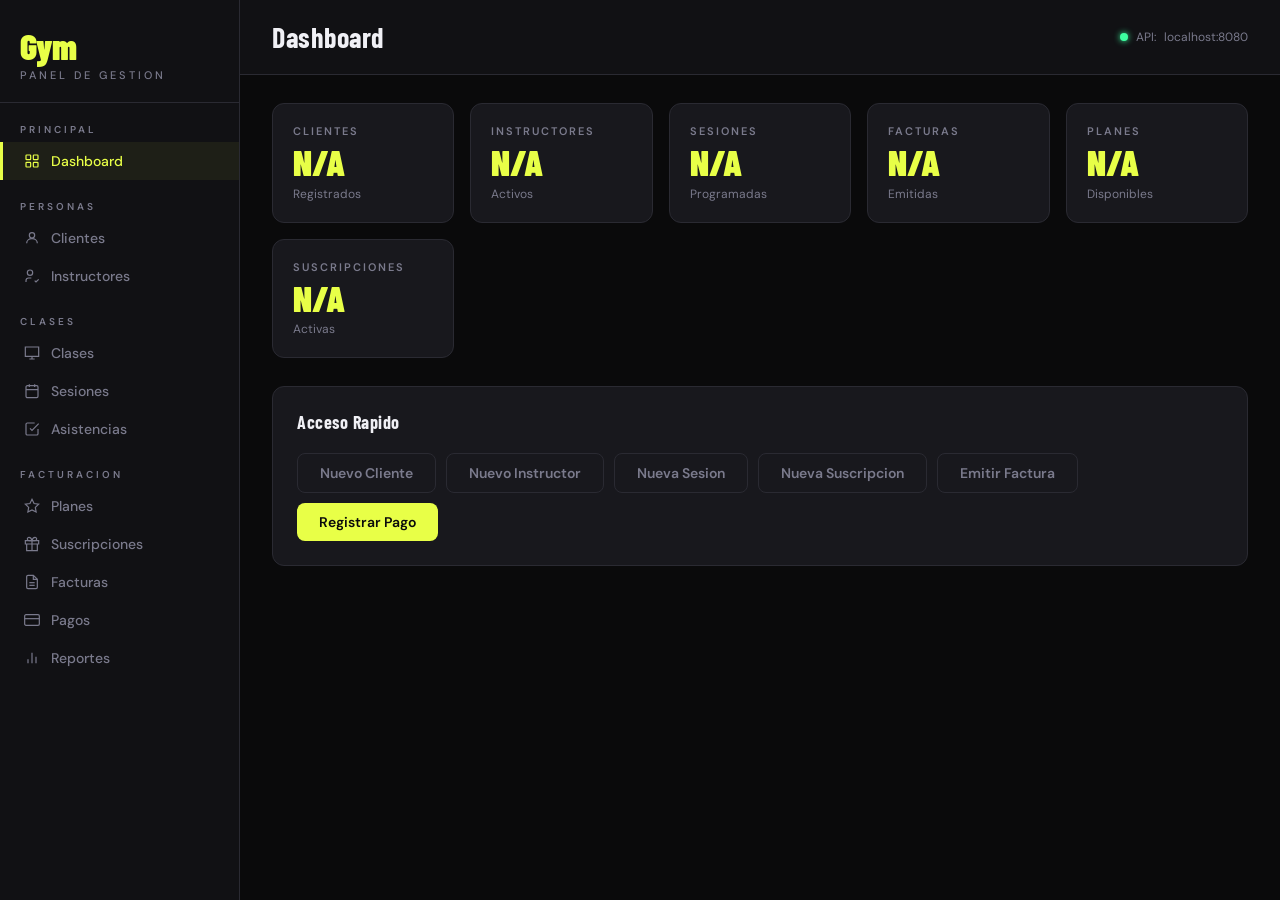
==== gym-web/index.html @ 4c7df4ea "Se une back y front, se actualizan clases y se une con la base de datos" ====
<!DOCTYPE html>
  <html lang="es">
  <head>
    <meta charset="UTF-8" />
    <meta name="viewport" content="width=device-width, initial-scale=1.0"/>
    <title>Gym — Panel de Gestion</title>
    <link href="https://fonts.googleapis.com/css2?family=Barlow+Condensed:wght@400;600;700;900&family=DM+Sans:wght@300;400;500;600&display=swap" rel="stylesheet"/>
    <link rel="stylesheet" href="styles.css"/>
  </head>
  <body>

  <div id="app">

    <!-- ══ SIDEBAR ══════════════════════════════════════════════════════ -->
    <nav id="sidebar">
      <div class="sidebar-logo">
        <div class="logo-word">Gym</div>
        <div class="logo-sub">Panel de Gestion</div>
      </div>

      <div class="nav-group-label">Principal</div>
      <div class="nav-item active" data-view="dashboard">
        <div class="nav-icon">
          <svg viewBox="0 0 24 24"><rect x="3" y="3" width="7" height="7" rx="1"/><rect x="14" y="3" width="7" height="7" rx="1"/><rect x="3" y="14" width="7" height="7" rx="1"/><rect x="14" y="14" width="7" height="7" rx="1"/></svg>
        </div>
        Dashboard
      </div>

      <div class="nav-group-label">Personas</div>
      <div class="nav-item" data-view="clientes">
        <div class="nav-icon">
          <svg viewBox="0 0 24 24"><circle cx="12" cy="8" r="4"/><path d="M4 20c0-4 3.6-7 8-7s8 3 8 7"/></svg>
        </div>
        Clientes
      </div>
      <div class="nav-item" data-view="instructores">
        <div class="nav-icon">
          <svg viewBox="0 0 24 24"><circle cx="9" cy="7" r="4"/><path d="M3 21v-2a4 4 0 0 1 4-4h4"/><path d="M16 19l2 2 4-4"/></svg>
        </div>
        Instructores
      </div>

      <div class="nav-group-label">Clases</div>
      <div class="nav-item" data-view="clases">
        <div class="nav-icon">
          <svg viewBox="0 0 24 24"><path d="M2 3h20v14H2z"/><path d="M8 21h8M12 17v4"/></svg>
        </div>
        Clases
      </div>
      <div class="nav-item" data-view="sesiones">
        <div class="nav-icon">
          <svg viewBox="0 0 24 24"><rect x="3" y="4" width="18" height="18" rx="2"/><path d="M16 2v4M8 2v4M3 10h18"/></svg>
        </div>
        Sesiones
      </div>
      <div class="nav-item" data-view="asistencias">
        <div class="nav-icon">
          <svg viewBox="0 0 24 24"><path d="M9 11l3 3L22 4"/><path d="M21 12v7a2 2 0 0 1-2 2H5a2 2 0 0 1-2-2V5a2 2 0 0 1 2-2h11"/></svg>
        </div>
        Asistencias
      </div>

      <div class="nav-group-label">Facturacion</div>
      <div class="nav-item" data-view="planes">
        <div class="nav-icon">
          <svg viewBox="0 0 24 24"><path d="M12 2l3.09 6.26L22 9.27l-5 4.87 1.18 6.88L12 17.77l-6.18 3.25L7 14.14 2 9.27l6.91-1.01L12 2z"/></svg>
        </div>
        Planes
      </div>
      <div class="nav-item" data-view="suscripciones">
        <div class="nav-icon">
          <svg viewBox="0 0 24 24"><path d="M20 12V22H4V12"/><path d="M22 7H2v5h20V7z"/><path d="M12 22V7M12 7H7.5a2.5 2.5 0 0 1 0-5C11 2 12 7 12 7zM12 7h4.5a2.5 2.5 0 0 0 0-5C13 2 12 7 12 7z"/></svg>
        </div>
        Suscripciones
      </div>
      <div class="nav-item" data-view="facturas">
        <div class="nav-icon">
          <svg viewBox="0 0 24 24"><path d="M14 2H6a2 2 0 0 0-2 2v16a2 2 0 0 0 2 2h12a2 2 0 0 0 2-2V8z"/><polyline points="14 2 14 8 20 8"/><line x1="16" y1="13" x2="8" y2="13"/><line x1="16" y1="17" x2="8" y2="17"/></svg>
        </div>
        Facturas
      </div>
      <div class="nav-item" data-view="pagos">
        <div class="nav-icon">
          <svg viewBox="0 0 24 24"><rect x="1" y="4" width="22" height="16" rx="2"/><line x1="1" y1="10" x2="23" y2="10"/></svg>
        </div>
        Pagos
      </div>
      <div class="nav-item" data-view="reportes">
        <div class="nav-icon">
          <svg viewBox="0 0 24 24"><line x1="18" y1="20" x2="18" y2="10"/><line x1="12" y1="20" x2="12" y2="4"/><line x1="6" y1="20" x2="6" y2="14"/></svg>
        </div>
        Reportes
      </div>
    </nav>

    <!-- ══ MAIN ═════════════════════════════════════════════════════════ -->
    <div id="main">

      <div id="topbar">
        <div id="page-title">Dashboard</div>
        <div class="status-dot">
          <div class="dot"></div>
          API: <span id="api-url-label">localhost:8080</span>
        </div>
      </div>

      <!-- ── CONTENT (todas las vistas van aquí dentro) ─────────────── -->
      <div id="content">

        <!-- DASHBOARD ──────────────────────────────────────────────── -->
        <div id="view-dashboard" class="view active">
          <div class="stats-row">
            <div class="stat-card">
              <div class="stat-label">Clientes</div>
              <div class="stat-value" id="stat-clientes">-</div>
              <div class="stat-desc">Registrados</div>
            </div>
            <div class="stat-card">
              <div class="stat-label">Instructores</div>
              <div class="stat-value" id="stat-instructores">-</div>
              <div class="stat-desc">Activos</div>
            </div>
            <div class="stat-card">
              <div class="stat-label">Sesiones</div>
              <div class="stat-value" id="stat-sesiones">-</div>
              <div class="stat-desc">Programadas</div>
            </div>
            <div class="stat-card">
              <div class="stat-label">Facturas</div>
              <div class="stat-value" id="stat-facturas">-</div>
              <div class="stat-desc">Emitidas</div>
            </div>
            <div class="stat-card">
              <div class="stat-label">Planes</div>
              <div class="stat-value" id="stat-planes">-</div>
              <div class="stat-desc">Disponibles</div>
            </div>
            <div class="stat-card">
              <div class="stat-label">Suscripciones</div>
              <div class="stat-value" id="stat-suscrip">-</div>
              <div class="stat-desc">Activas</div>
            </div>
          </div>
          <div class="card">
            <div class="card-title">Acceso Rapido</div>
            <div style="display:flex; flex-wrap:wrap; gap:10px;">
              <button class="btn btn-secondary" data-navigate="clientes">Nuevo Cliente</button>
              <button class="btn btn-secondary" data-navigate="instructores">Nuevo Instructor</button>
              <button class="btn btn-secondary" data-navigate="sesiones">Nueva Sesion</button>
              <button class="btn btn-secondary" data-navigate="suscripciones">Nueva Suscripcion</button>
              <button class="btn btn-secondary" data-navigate="facturas">Emitir Factura</button>
              <button class="btn btn-primary"   data-navigate="pagos">Registrar Pago</button>
            </div>
          </div>
        </div>
        <!-- /DASHBOARD -->

        <!-- CLIENTES ───────────────────────────────────────────────── -->
        <div id="view-clientes" class="view">
          <div class="two-col">

            <!-- Formulario -->
            <div class="card">
              <div class="card-title">Registrar Cliente <span class="pill">POST</span></div>
              <form id="form-cliente">
                <div class="form-row">
                  <div class="form-group"><label>Primer Nombre</label><input name="primerNombre" required placeholder="Juan"/></div>
                  <div class="form-group"><label>Segundo Nombre</label><input name="segundoNombre" placeholder="Carlos"/></div>
                </div>
                <div class="form-row">
                  <div class="form-group"><label>Primer Apellido</label><input name="primerApellido" required placeholder="Perez"/></div>
                  <div class="form-group"><label>Segundo Apellido</label><input name="segundoApellido" placeholder="Lopez"/></div>
                </div>
                <div class="form-row">
                  <div class="form-group">
                    <label>Tipo Documento</label>
                    <select name="tipoDocumento" required>
                      <option value="">Seleccionar...</option>
                      <option value="CC">CC - Cedula</option>
                      <option value="TI">TI - Tarjeta Identidad</option>
                      <option value="CE">CE - Cedula Extranjeria</option>
                      <option value="PA">PA - Pasaporte</option>
                    </select>
                  </div>
                  <div class="form-group"><label>Numero Documento</label><input name="numeroDocumento" required placeholder="1234567890"/></div>
                </div>
                <div class="form-row">
                  <div class="form-group"><label>Telefono</label><input name="telefono" placeholder="3001234567"/></div>
                  <div class="form-group"><label>Email</label><input name="email" type="email" placeholder="juan@email.com"/></div>
                </div>
                <button type="submit" class="btn btn-primary btn-block">Registrar Cliente</button>
              </form>
            </div>

            <!-- Tabla -->
            <div class="card">
              <div class="card-title">Lista de Clientes <span class="pill" id="cnt-clientes">0</span></div>
              <div class="table-wrap">
                <div class="filter-bar">
                  <div class="search-wrapper">
                    <input id="input-search-cliente" type="text" placeholder="Buscar cliente..."/>
                  </div>
                  <div class="custom-select" id="cs-filter-cliente">
                    <button type="button" class="custom-select-btn" id="cs-filter-cliente-btn">Todos</button>
                    <div class="custom-select-menu" id="cs-filter-cliente-menu">
                      <div class="custom-select-option selected" data-value="todos">Todos</div>
                      <div class="custom-select-option" data-value="ranking">Ranking</div>
                    </div>
                  </div>
                </div>
                <table>
                  <thead><tr><th>ID</th><th>Nombre Completo</th><th>Documento</th><th>Telefono</th><th>Email</th></tr></thead>
                  <tbody id="tbody-clientes"><tr><td colspan="5" class="empty-state">Cargando...</td></tr></tbody>
                </table>
              </div>
            </div>

          </div>
        </div>
        <!-- /CLIENTES -->

        <!-- INSTRUCTORES ────────────────────────────────────────────── -->
        <div id="view-instructores" class="view">
          <div class="two-col">

            <!-- Formulario -->
            <div class="card">
              <div class="card-title">Registrar Instructor <span class="pill">POST</span></div>
              <form id="form-instructor">
                <div class="form-group">
                  <label>Tipo Documento</label>
                  <select name="tipoDocumento" required>
                    <option value="">Seleccionar...</option>
                    <option value="CC">CC</option>
                    <option value="TI">TI</option>
                    <option value="CE">CE</option>
                    <option value="PA">PA</option>
                  </select>
                </div>
                <div class="form-group">
                  <label>Numero Documento</label>
                  <input name="numeroDocumento" required placeholder="123456789"/>
                </div>
                <div class="form-row">
                  <div class="form-group"><label>Primer Nombre</label><input name="primerNombre" required placeholder="Maria"/></div>
                  <div class="form-group"><label>Segundo Nombre</label><input name="segundoNombre" placeholder="Jose"/></div>
                </div>
                <div class="form-row">
                  <div class="form-group"><label>Primer Apellido</label><input name="primerApellido" required placeholder="Garcia"/></div>
                  <div class="form-group"><label>Segundo Apellido</label><input name="segundoApellido" placeholder="Torres"/></div>
                </div>
                <div class="form-group"><label>Especialidad</label><input name="especialidad" required placeholder="Yoga, Crossfit, Spinning..."/></div>
                <div class="form-group"><label>Telefono</label><input name="telefono" placeholder="3009876543"/></div>
                <div class="form-group">
                  <label>Email</label>
                  <input name="email" type="email" placeholder="correo@email.com"/>
                </div>
                <button type="submit" class="btn btn-primary btn-block">Registrar Instructor</button>
              </form>
            </div>

            <!-- Tabla -->
            <div class="card">
              <div class="card-title">Lista de Instructores <span class="pill" id="cnt-instructores">0</span></div>
              <div class="table-wrap">
                <div class="filter-bar">
                  <div class="search-wrapper">
                    <input id="input-search-instructor" type="text" placeholder="Buscar por nombre..."/>
                  </div>
                  <input id="input-especialidad-instructor" type="text" 
                      placeholder="Especialidad..." class="filter-input"/>
                  <button id="btn-filter-especialidad" class="btn-ghost-sm">Filtrar</button>
                  <div class="custom-select" id="cs-filter-instructor">
                    <button type="button" class="custom-select-btn">Todos</button>
                    <div class="custom-select-menu" id="cs-filter-instructor-menu">
                      <div class="custom-select-option selected" data-value="todos">Todos</div>
                      <div class="custom-select-option" data-value="con-clases">Con Clases</div>
                      <div class="custom-select-option" data-value="ranking">Ranking Sesiones</div>
                    </div>
                  </div>
                </div>
                <table>
                  <thead><tr><th>ID</th><th>Nombre</th><th>Apellido</th><th>Especialidad</th><th>Telefono</th></tr></thead>
                  <tbody id="tbody-instructores"><tr><td colspan="5" class="empty-state">Cargando...</td></tr></tbody>
                </table>
              </div>
            </div>

          </div>
        </div>
        <!-- /INSTRUCTORES -->

        <!-- CLASES ─────────────────────────────────────────────────── -->
        <div id="view-clases" class="view">
          <div class="two-col">

            <!-- Formulario -->
            <div class="card">
              <div class="card-title">Registrar Clase <span class="pill">POST</span></div>
              <form id="form-clase">
                <div class="form-group"><label>Nombre de la Clase</label><input name="nombreClase" required placeholder="Zumba Avanzado"/></div>
                <div class="form-group"><label>Descripcion</label><textarea name="descripcion" placeholder="Descripcion de la clase..."></textarea></div>
                <button type="submit" class="btn btn-primary btn-block">Registrar Clase</button>
              </form>
            </div>

            <!-- Tabla -->
            <div class="card">
              <div class="card-header">
                <div class="card-title" style="margin-bottom:0;">
                  Clases Disponibles <span class="pill" id="cnt-clases">0</span>
                </div>
                <button type="button" id="btn-refresh-clases" class="btn-ghost-sm">
                  Actualizar
                </button>
              </div>
              <div class="table-wrap">
                <table>
                  <thead><tr><th>ID</th><th>Nombre</th><th>Descripción</th></tr></thead>
                  <tbody id="tbody-clases"><tr><td colspan="3" class="empty-state">Cargando...</td></tr></tbody>
                </table>
              </div>
            </div>

          </div>
        </div>
        <!-- /CLASES -->

        <!-- SESIONES ───────────────────────────────────────────────── -->
        <div id="view-sesiones" class="view">
          <div class="two-col">

            <!-- Formulario -->
            <div class="card">
              <div class="card-title">Crear Sesion <span class="pill">POST</span></div>
              <form id="form-sesion">
                <div class="form-row">
                  <div class="form-group"><label>Clase</label><select name="idClase" id="sel-clase-sesion" required><option value="">Seleccionar...</option></select></div>
                  <div class="form-group"><label>Instructor</label><select name="idInstructor" id="sel-instructor-sesion" required><option value="">Seleccionar...</option></select></div>
                </div>
                <div class="form-group"><label>Fecha</label><input name="fecha" type="date" required/></div>
                <div class="form-row">
                  <div class="form-group"><label>Hora Inicio</label><input name="horaInicio" type="time" required/></div>
                  <div class="form-group"><label>Hora Fin</label><input name="horaFin" type="time" required/></div>
                </div>
                <div class="form-group"><label>Cupo Maximo</label><input name="cupoMax" type="number" min="1" required placeholder="20"/></div>
                <button type="submit" class="btn btn-primary btn-block">Crear Sesion</button>
              </form>
            </div>

            <!-- Tabla -->
            <div class="card">
              <div class="card-title">Sesiones Programadas <span class="pill" id="cnt-sesiones">0</span></div>
              <div class="table-wrap">
                <div class="filter-bar">
                  <div class="custom-select" id="cs-filter-sesion">
                    <button type="button" class="custom-select-btn">Todas</button>
                    <div class="custom-select-menu" id="cs-filter-sesion-menu">
                      <div class="custom-select-option selected" data-value="todos">Todas</div>
                      <div class="custom-select-option" data-value="con-cupos">Con Cupos</div>
                      <div class="custom-select-option" data-value="por-fecha">Por Fecha</div>
                      <div class="custom-select-option" data-value="por-instructor">Por Instructor</div>
                      <div class="custom-select-option" data-value="mas-asistidas">Más Asistidas</div>
                    </div>
                  </div>
                </div>

                <!-- Panel: filtro por fecha -->
                <div id="sesion-filter-fecha" class="filter-panel">
                  <input id="input-fecha-sesion" type="date" class="filter-input"/>
                  <button id="btn-filter-fecha-sesion" class="btn-ghost-sm">Buscar</button>
                </div>

                <!-- Panel: filtro por instructor -->
                <div id="sesion-filter-instructor" class="filter-panel">
                  <select id="sel-filter-instructor-sesion" class="filter-input"></select>
                  <button id="btn-filter-instructor-sesion" class="btn-ghost-sm">Buscar</button>
                </div>

                <table>
                  <thead><tr><th>ID</th><th>Clase</th><th>Instructor</th><th>Fecha</th><th>Hora</th><th>Cupos</th></tr></thead>
                  <tbody id="tbody-sesiones"><tr><td colspan="6" class="empty-state">Cargando...</td></tr></tbody>
                </table>
              </div>
            </div>

          </div>
        </div>
        <!-- /SESIONES -->

        <!-- ASISTENCIAS ─────────────────────────────────────────────── -->
        <div id="view-asistencias" class="view">
          <div class="two-col">

            <!-- Formulario -->
            <div class="card">
              <div class="card-title">Registrar Asistencia <span class="pill">POST</span></div>
              <form id="form-asistencia">
                <div class="form-group"><label>Cliente</label><select name="idCliente" id="sel-cliente-asist" required><option value="">Seleccionar...</option></select></div>
                <div class="form-group"><label>Sesion</label><select name="idSesion" id="sel-sesion-asist" required><option value="">Seleccionar...</option></select></div>
                <button type="submit" class="btn btn-primary btn-block">Registrar Asistencia</button>
              </form>
            </div>

            <!-- Tabla -->
            <div class="card">
              <div class="card-header">
                <div class="card-title">Historial de Asistencias <span class="pill" id="cnt-asistencias">0</span></div>
                <button type="button" id="btn-reset-asistencias" class="btn-ghost-sm">
                  Ver Todas
                </button>
              </div>
              <div class="table-wrap">
                <table>
                  <thead>
                    <tr><th>ID</th><th>Cliente</th><th>Sesion ID</th><th>Fecha</th><th>Estado</th></tr>
                  </thead>
                  <tbody id="tbody-asistencias"></tbody>
                </table>
              </div>
            </div>

          </div>
        </div>
        <!-- /ASISTENCIAS -->

        <!-- PLANES ─────────────────────────────────────────────────── -->
        <div id="view-planes" class="view">
          <div class="two-col">

            <!-- Formulario -->
            <div class="card">
              <div class="card-title">Crear Plan <span class="pill">POST</span></div>
              <form id="form-plan">
                <div class="form-group"><label>Nombre del Plan</label><input name="nombrePlan" required placeholder="Plan Premium"/></div>
                <div class="form-row">
                  <div class="form-group"><label>Precio ($)</label><input name="precio" type="number" step="0.01" min="0" required placeholder="89000"/></div>
                  <div class="form-group"><label>Duracion (dias)</label><input name="duracionDias" type="number" min="1" required placeholder="30"/></div>
                </div>
                <button type="submit" class="btn btn-primary btn-block">Crear Plan</button>
              </form>
            </div>

            <!-- Tabla -->
            <div class="card">
              <div class="card-header">
                <div class="card-title" style="margin-bottom:0;">
                  Planes Activos <span class="pill" id="cnt-planes">0</span>
                </div>
                <div class="custom-select" id="cs-filter-plan">
                  <button type="button" class="custom-select-btn" id="cs-filter-plan-btn">Todos</button>
                  <div class="custom-select-menu" id="cs-filter-plan-menu">
                    <div class="custom-select-option selected" data-value="todos">Todos</div>
                    <div class="custom-select-option" data-value="precio">Por Precio</div>
                    <div class="custom-select-option" data-value="comprados">Más Comprados</div>
                    <div class="custom-select-option" data-value="ingresos">Ingresos</div>
                    <div class="custom-select-option" data-value="activos">Activos</div>
                  </div>
                </div>
              </div>
              <div id="plan-filter-dias" class="filter-panel" style="margin-bottom:12px;">
                <input id="input-dias-plan" type="number" placeholder="Días" class="filter-input"/>
                <button id="btn-filter-dias-plan" class="btn-ghost-sm">Filtrar</button>
              </div>
              <div class="table-wrap">
                <table>
                  <thead><tr><th>ID</th><th>Nombre</th><th>Costo</th><th>Duracion</th></tr></thead>
                  <tbody id="tbody-planes"><tr><td colspan="4" class="empty-state">Cargando...</td></tr></tbody>
                </table>
              </div>
            </div>

          </div>
        </div>
        <!-- /PLANES -->

        <!-- SUSCRIPCIONES ───────────────────────────────────────────── -->
        <div id="view-suscripciones" class="view">
          <div class="two-col">

            <!-- Formulario -->
            <div class="card">
              <div class="card-title">Nueva Suscripcion <span class="pill">POST</span></div>
              <form id="form-suscripcion">
                <div class="form-group">
                  <label>Cliente</label>
                  <select name="idCliente" id="sel-cliente-suscr" required><option value="">Seleccionar...</option></select>
                </div>
                <div class="form-group">
                  <label>Plan</label>
                  <select name="idPlan" id="sel-plan-suscr" required><option value="">Seleccionar...</option></select>
                </div>
                <div class="form-group">
                  <label>Fecha Inicio</label>
                  <input name="fechaInicio" type="date" required/>
                </div>
                <div class="form-group">
                  <label>Beneficios</label>
                  <input name="beneficios" placeholder="Acceso VIP, piscina, etc"/>
                </div>
                <button type="submit" class="btn btn-primary btn-block">Crear Suscripcion</button>
              </form>
            </div>

            <!-- Tabla -->
            <div class="card">
              <div class="card-title">Suscripciones <span class="pill" id="cnt-suscrip">0</span></div>
              <div class="filter-bar">
                <div class="custom-select" id="cs-suscrip-estado">
                  <button type="button" class="custom-select-btn" id="cs-suscrip-estado-btn">Todos los estados</button>
                  <div class="custom-select-menu" id="cs-suscrip-estado-menu">
                    <div class="custom-select-option selected" data-value="">Todos los estados</div>
                    <div class="custom-select-option" data-value="ACTIVO">Activo</div>
                    <div class="custom-select-option" data-value="VENCIDO">Vencido</div>
                    <div class="custom-select-option" data-value="CANCELADO">Cancelado</div>
                  </div>
                </div>
              </div>
              <div class="table-wrap">
                <table>
                  <thead>
                    <tr><th>ID</th><th>Cliente</th><th>Plan</th><th>Inicio</th><th>Fin</th><th>Estado</th></tr>
                  </thead>
                  <tbody id="tbody-suscripciones">
                    <tr><td colspan="6" class="empty-state">Cargando...</td></tr>
                  </tbody>
                </table>
              </div>
            </div>

          </div>
        </div>
        <!-- /SUSCRIPCIONES -->

        <!-- FACTURAS ───────────────────────────────────────────────── -->
        <div id="view-facturas" class="view">
          <div class="two-col">

            <!-- Formulario -->
            <div class="card">
              <div class="card-title">Emitir Factura <span class="pill">POST</span></div>
              <form id="form-factura">
                <div class="form-group">
                  <label>Suscripcion</label>
                  <select name="idSuscripcion" id="sel-suscr-factura" required><option value="">Seleccionar...</option></select>
                </div>
                <div class="form-group"><label>Total ($)</label><input name="total" type="number" step="0.01" min="0" required placeholder="89000"/></div>
                <div class="form-group"><label>Fecha Emision</label><input name="fechaEmision" type="date"/></div>
                <button type="submit" class="btn btn-primary btn-block">Emitir Factura</button>
              </form>
            </div>

            <!-- Tabla -->
            <div class="card">
              <div class="card-title">Historial de Facturas <span class="pill" id="cnt-facturas">0</span></div>
              <div class="filter-bar">
                <div class="search-wrapper">
                  <input id="input-search-factura" type="text" placeholder="Buscar factura, ID, fecha..."/>
                </div>
                <div class="custom-select" id="cs-filter-factura">
                  <button type="button" class="custom-select-btn" id="cs-filter-factura-btn">Todos</button>
                  <div class="custom-select-menu" id="cs-filter-factura-menu">
                    <div class="custom-select-option selected" data-value="todos">Todos</div>
                    <div class="custom-select-option" data-value="PENDIENTE">Pendiente</div>
                    <div class="custom-select-option" data-value="PAGADA">Pagada</div>
                    <div class="custom-select-option" data-value="VENCIDA">Vencida</div>
                  </div>
                </div>
              </div>
              <div class="table-wrap">
                <table>
                  <thead>
                    <tr><th>ID</th><th>Suscripcion</th><th>Total</th><th>Fecha</th><th>Estado</th></tr>
                  </thead>
                  <tbody id="tbody-facturas">
                    <tr><td colspan="5" class="empty-state">Cargando...</td></tr>
                  </tbody>
                </table>
              </div>
            </div>

          </div>
        </div>
        <!-- /FACTURAS -->

        <!-- PAGOS ──────────────────────────────────────────────────── -->
        <div id="view-pagos" class="view">
          <div class="two-col">

            <!-- Formulario -->
            <div class="card">
              <div class="card-title">Registrar Pago Mixto <span class="pill">POST</span></div>
              <form id="form-pago">
                <div class="form-group">
                  <label>Factura</label>
                  <select name="idFactura" id="sel-factura-pago" required><option value="">Seleccionar...</option></select>
                </div>
                <div class="form-group">
                  <label>Total Recibo ($)</label>
                  <input name="totalRecibo" type="number" step="0.01" min="0" required placeholder="89000"/>
                </div>
                <div style="margin-bottom:12px; display:flex; align-items:center; justify-content:space-between;">
                  <span style="font-size:11px; font-weight:600; letter-spacing:2px; text-transform:uppercase; color:var(--muted);">Metodos de Pago</span>
                  <button type="button" class="btn btn-secondary btn-sm" id="btn-add-metodo">+ Agregar</button>
                </div>
                <div class="metodos-container" id="metodos-container"></div>
                <button type="submit" class="btn btn-primary btn-block">Registrar Pago</button>
              </form>
            </div>

            <!-- Info -->
            <div class="card">
              <div class="card-title">Info del Sistema</div>
              <p style="font-size:13px; color:var(--muted); line-height:1.7;">
                El sistema soporta <strong style="color:var(--text)">pagos mixtos</strong>: una sola transaccion puede incluir multiples metodos
                (Efectivo, Tarjeta y Transferencia simultaneamente).<br/><br/>
                Al completar el pago, la factura asociada cambia automaticamente a estado
                <span class="badge badge-green">PAGADA</span>.<br/><br/>
                Campos por metodo:<br/>
                - <strong style="color:var(--text)">Efectivo</strong>: monto<br/>
                - <strong style="color:var(--text)">Tarjeta</strong>: monto, franquicia, tipo<br/>
                - <strong style="color:var(--text)">Transferencia</strong>: monto, banco origen, num. transaccion
              </p>
            </div>

          </div>
        </div>
        <!-- /PAGOS -->

        <!-- REPORTES ────────────────────────────────────────────────── -->
        <div id="view-reportes" class="view">

          <div class="rep-top-row">
            <div class="card rep-card">
              <div class="card-title">Totales por Método</div>
              <div id="rep-totales-metodos"><p class="rep-empty">Cargando...</p></div>
            </div>
            <div class="card rep-card">
              <div class="card-title">Facturas Pagadas</div>
              <div id="rep-resumen-facturas"><p class="rep-empty">Cargando...</p></div>
            </div>
          </div>

          <div class="rep-mid-row">
            <div class="card rep-card">
              <div class="card-title">Distribución de Métodos de Pago</div>
              <div id="rep-distribucion-metodos"><p class="rep-empty">Cargando...</p></div>
            </div>
            <div class="card rep-card">
              <div class="card-title">Ranking Clientes por Pago <span class="pill">TOP</span></div>
              <div class="table-wrap">
                <table>
                  <thead><tr><th>#</th><th>Cliente</th><th>Total Pagado</th></tr></thead>
                  <tbody id="tbody-ranking-clientes">
                    <tr><td colspan="3" class="empty-state">Cargando...</td></tr>
                  </tbody>
                </table>
              </div>
            </div>
          </div>

          <div class="rep-bot-row">
            <div class="card rep-card">
              <div class="card-title">Ranking Bancos (Transferencias)</div>
              <div class="table-wrap">
                <table>
                  <thead><tr><th>Banco</th><th>Total Transferido</th></tr></thead>
                  <tbody id="tbody-ranking-bancos">
                    <tr><td colspan="2" class="empty-state">Cargando...</td></tr>
                  </tbody>
                </table>
              </div>
            </div>
            <div class="card rep-card">
              <div class="card-title">Franquicias de Tarjeta</div>
              <div class="table-wrap">
                <table>
                  <thead><tr><th>Franquicia</th><th>Uso</th></tr></thead>
                  <tbody id="tbody-franquicias">
                    <tr><td colspan="2" class="empty-state">Cargando...</td></tr>
                  </tbody>
                </table>
              </div>
            </div>
            <div class="card rep-card">
              <div class="card-title">Planes Más Usados</div>
              <div class="table-wrap">
                <table>
                  <thead><tr><th>Plan</th><th>Suscripciones</th></tr></thead>
                  <tbody id="tbody-planes-usados">
                    <tr><td colspan="2" class="empty-state">Cargando...</td></tr>
                  </tbody>
                </table>
              </div>
            </div>
          </div>

        </div>

      </div>

    </div>

  </div>

  <div id="toast-container"></div>

  <script type="module" src="App.js"></script>

  </body>
  </html>
---- gym-web/styles.css ----
/* ── RESET & BASE ───────────────────────────────────────── */
*, *::before, *::after { box-sizing: border-box; margin: 0; padding: 0; }

:root {
  --bg:        #0a0a0b;
  --surface:   #111114;
  --card:      #18181d;
  --border:    #2a2a32;
  --accent:    #e8ff47;
  --accent2:   #ff6b35;
  --text:      #f0f0f5;
  --muted:     #7a7a8c;
  --danger:    #ff4455;
  --success:   #3dffa0;
  --sidebar-w: 240px;
  --font-head: 'Barlow Condensed', sans-serif;
  --font-body: 'DM Sans', sans-serif;
}

html, body {
  height: 100%;
  background: var(--bg);
  color: var(--text);
  font-family: var(--font-body);
  overflow: hidden;
}

/* ── LAYOUT ─────────────────────────────────────────────── */
#app { display: flex; height: 100vh; }

/* ── SIDEBAR ────────────────────────────────────────────── */
#sidebar {
  width: var(--sidebar-w);
  min-width: var(--sidebar-w);
  background: var(--surface);
  border-right: 1px solid var(--border);
  display: flex;
  flex-direction: column;
  overflow-y: auto;
  z-index: 10;
}

.sidebar-logo {
  padding: 28px 20px 20px;
  border-bottom: 1px solid var(--border);
}

.sidebar-logo .logo-word {
  font-family: var(--font-head);
  font-size: 36px;
  font-weight: 900;
  letter-spacing: -1px;
  line-height: 1;
  color: var(--accent);
}

.sidebar-logo .logo-sub {
  font-size: 11px;
  font-weight: 500;
  color: var(--muted);
  letter-spacing: 3px;
  text-transform: uppercase;
  margin-top: 4px;
}

.nav-group-label {
  padding: 20px 20px 6px;
  font-size: 10px;
  font-weight: 600;
  letter-spacing: 3px;
  text-transform: uppercase;
  color: var(--muted);
}

.nav-item {
  display: flex;
  align-items: center;
  gap: 10px;
  padding: 10px 20px;
  cursor: pointer;
  font-size: 14px;
  font-weight: 500;
  color: var(--muted);
  border-left: 3px solid transparent;
  transition: all .15s;
  user-select: none;
}

.nav-item:hover {
  color: var(--text);
  background: rgba(255, 255, 255, .04);
}

.nav-item.active {
  color: var(--accent);
  border-left-color: var(--accent);
  background: rgba(232, 255, 71, .06);
}

.nav-icon {
  width: 18px;
  height: 18px;
  flex-shrink: 0;
  display: flex;
  align-items: center;
  justify-content: center;
}

.nav-icon svg {
  width: 16px;
  height: 16px;
  stroke: currentColor;
  fill: none;
  stroke-width: 1.8;
}

/* ── MAIN CONTENT ───────────────────────────────────────── */
#main {
  flex: 1;
  display: flex;
  flex-direction: column;
  overflow: hidden;
}

#topbar {
  padding: 20px 32px;
  display: flex;
  align-items: center;
  justify-content: space-between;
  border-bottom: 1px solid var(--border);
  background: var(--surface);
  flex-shrink: 0;
}

#page-title {
  font-family: var(--font-head);
  font-size: 28px;
  font-weight: 700;
  letter-spacing: .5px;
}

.status-dot {
  display: flex;
  align-items: center;
  gap: 8px;
  font-size: 12px;
  color: var(--muted);
}

.dot {
  width: 8px;
  height: 8px;
  border-radius: 50%;
  background: var(--success);
  box-shadow: 0 0 6px var(--success);
}

#content {
  flex: 1;
  overflow-y: auto;
  padding: 28px 32px;
}

/* ── VIEWS ──────────────────────────────────────────────── */
.view { display: none; animation: fadeIn .25s ease; }
.view.active { display: block; }

@keyframes fadeIn {
  from { opacity: 0; transform: translateY(8px); }
  to   { opacity: 1; transform: none; }
}

/* ── GRID 2-COL ─────────────────────────────────────────── */
.two-col {
  display: grid;
  grid-template-columns: 1fr 1.4fr;
  gap: 24px;
  align-items: start;
}

@media (max-width: 900px) {
  .two-col { grid-template-columns: 1fr; }
}

/* ── CARD ───────────────────────────────────────────────── */
.card {
  background: var(--card);
  border: 1px solid var(--border);
  border-radius: 12px;
  padding: 24px;
}

.card-title {
  font-family: var(--font-head);
  font-size: 18px;
  font-weight: 700;
  letter-spacing: .5px;
  margin-bottom: 20px;
  display: flex;
  align-items: center;
  gap: 10px;
}

.card-title span.pill {
  font-family: var(--font-body);
  font-size: 11px;
  font-weight: 600;
  background: rgba(232, 255, 71, .12);
  color: var(--accent);
  border-radius: 20px;
  padding: 2px 10px;
  letter-spacing: 1px;
}

/* ── FORM ───────────────────────────────────────────────── */
.form-group { margin-bottom: 14px; }

.form-group label {
  display: block;
  font-size: 11px;
  font-weight: 600;
  letter-spacing: 1.5px;
  text-transform: uppercase;
  color: var(--muted);
  margin-bottom: 6px;
}

.form-group input,
.form-group select,
.form-group textarea {
  width: 100%;
  padding: 10px 14px;
  background: var(--bg);
  border: 1px solid var(--border);
  border-radius: 8px;
  color: var(--text);
  font-family: var(--font-body);
  font-size: 14px;
  outline: none;
  transition: border-color .15s;
  appearance: none;
}

.form-group input:focus,
.form-group select:focus,
.form-group textarea:focus {
  border-color: var(--accent);
}

.form-group textarea {
  resize: vertical;
  min-height: 72px;
}

.form-group select option { background: var(--card); }

.form-row {
  display: grid;
  grid-template-columns: 1fr 1fr;
  gap: 12px;
}

/* ── BUTTONS ────────────────────────────────────────────── */
.btn {
  display: inline-flex;
  align-items: center;
  justify-content: center;
  gap: 8px;
  padding: 10px 22px;
  border-radius: 8px;
  border: none;
  font-family: var(--font-body);
  font-size: 14px;
  font-weight: 600;
  cursor: pointer;
  transition: all .15s;
  white-space: nowrap;
}

.btn-primary { background: var(--accent); color: #0a0a0b; }
.btn-primary:hover { filter: brightness(1.1); transform: translateY(-1px); }

.btn-secondary {
  background: transparent;
  color: var(--muted);
  border: 1px solid var(--border);
}
.btn-secondary:hover { border-color: var(--text); color: var(--text); }

.btn-danger {
  background: rgba(255, 68, 85, .15);
  color: var(--danger);
  border: 1px solid rgba(255, 68, 85, .3);
}

.btn-sm  { padding: 5px 12px; font-size: 12px; }
.btn-block { width: 100%; }

/* ── TABLE ──────────────────────────────────────────────── */
.table-wrap { overflow-x: auto; margin-top: 4px; }

table { width: 100%; border-collapse: collapse; font-size: 13px; }

thead th {
  text-align: left;
  padding: 10px 12px;
  font-size: 10px;
  font-weight: 600;
  letter-spacing: 2px;
  text-transform: uppercase;
  color: var(--muted);
  border-bottom: 1px solid var(--border);
}

tbody tr {
  border-bottom: 1px solid rgba(255, 255, 255, .04);
  transition: background .1s;
}
tbody tr:hover { background: rgba(255, 255, 255, .025); }
tbody td { padding: 10px 12px; color: var(--text); }

.badge {
  display: inline-block;
  padding: 3px 10px;
  border-radius: 20px;
  font-size: 11px;
  font-weight: 600;
  letter-spacing: .5px;
}

.badge-green  { background: rgba(61,  255, 160, .15); color: var(--success); }
.badge-yellow { background: rgba(232, 255, 71,  .12); color: var(--accent);  }
.badge-red    { background: rgba(255, 68,  85,  .15); color: var(--danger);  }
.badge-orange { background: rgba(255, 107, 53,  .15); color: var(--accent2); }

.empty-state {
  text-align: center;
  padding: 40px 20px;
  color: var(--muted);
  font-size: 13px;
}

/* ── TOAST ──────────────────────────────────────────────── */
#toast-container {
  position: fixed;
  bottom: 28px;
  right: 28px;
  display: flex;
  flex-direction: column;
  gap: 8px;
  z-index: 9999;
}

.toast {
  padding: 12px 20px;
  border-radius: 10px;
  font-size: 13px;
  font-weight: 500;
  display: flex;
  align-items: center;
  gap: 10px;
  animation: slideUp .25s ease forwards;
  pointer-events: none;
  min-width: 260px;
}

.toast-success {
  background: rgba(61,  255, 160, .15);
  border: 1px solid rgba(61,  255, 160, .35);
  color: var(--success);
}
.toast-error {
  background: rgba(255, 68,  85,  .15);
  border: 1px solid rgba(255, 68,  85,  .35);
  color: var(--danger);
}

@keyframes slideUp {
  from { opacity: 0; transform: translateY(12px); }
  to   { opacity: 1; transform: none; }
}

/* ── STATS ROW ──────────────────────────────────────────── */
.stats-row {
  display: grid;
  grid-template-columns: repeat(auto-fit, minmax(160px, 1fr));
  gap: 16px;
  margin-bottom: 28px;
}

.stat-card {
  background: var(--card);
  border: 1px solid var(--border);
  border-radius: 12px;
  padding: 20px;
}

.stat-label {
  font-size: 11px;
  font-weight: 600;
  letter-spacing: 2px;
  text-transform: uppercase;
  color: var(--muted);
}

.stat-value {
  font-family: var(--font-head);
  font-size: 36px;
  font-weight: 900;
  color: var(--accent);
  line-height: 1.1;
  margin-top: 4px;
}

.stat-desc {
  font-size: 12px;
  color: var(--muted);
  margin-top: 4px;
}

/* ── METODOS DE PAGO ────────────────────────────────────── */
.metodos-container {
  display: flex;
  flex-direction: column;
  gap: 10px;
  margin-bottom: 12px;
}

.metodo-row {
  background: var(--bg);
  border: 1px solid var(--border);
  border-radius: 8px;
  padding: 12px;
  display: flex;
  flex-direction: column;
  gap: 8px;
}

.metodo-header {
  display: flex;
  justify-content: space-between;
  align-items: center;
}

.metodo-fields {
  display: grid;
  grid-template-columns: 1fr 1fr;
  gap: 8px;
}

.metodo-field input,
.metodo-field select {
  width: 100%;
  padding: 8px 10px;
  background: var(--surface);
  border: 1px solid var(--border);
  border-radius: 6px;
  color: var(--text);
  font-family: var(--font-body);
  font-size: 13px;
  outline: none;
  transition: border-color .15s;
}

.metodo-field input:focus,
.metodo-field select:focus {
  border-color: var(--accent);
}

.metodo-field label {
  font-size: 10px;
  color: var(--muted);
  letter-spacing: 1px;
  text-transform: uppercase;
  display: block;
  margin-bottom: 4px;
}

/* ── SCROLLBAR ──────────────────────────────────────────── */
::-webkit-scrollbar { width: 5px; height: 5px; }
::-webkit-scrollbar-track { background: transparent; }
::-webkit-scrollbar-thumb { background: var(--border); border-radius: 4px; }
::-webkit-scrollbar-thumb:hover { background: var(--muted); }

/* ── AJUSTES ESPECÍFICOS PARA ASISTENCIAS ────────────────── */

.card-header {
  display: flex;
  justify-content: space-between;
  align-items: center;
  margin-bottom: 20px;
}

.card-header .card-title {
  margin-bottom: 0;
}

#tbody-asistencias td {
  vertical-align: middle;
}
/* ── AJUSTES ESPECÍFICOS PARA CLASES ────────────────── */

.btn-ghost-sm {
  background: rgba(255, 255, 255, 0.05);
  color: var(--muted);
  border: 1px solid var(--border);
  padding: 4px 10px;
  font-size: 10px;
  text-transform: uppercase;
  letter-spacing: 1px;
  font-weight: 600;
  border-radius: 6px;
  cursor: pointer;
  transition: all 0.2s ease;
}

.btn-ghost-sm:hover {
  background: rgba(232, 255, 71, 0.1);
  color: var(--accent);
  border-color: var(--accent);
  transform: translateY(-1px);
}

/* ── AJUSTES ESPECÍFICOS PARA CLIENTES ────────────────── */

#tbody-clientes td {
    white-space: nowrap;
    max-width: 200px;
    overflow: hidden;
    text-overflow: ellipsis;
}

#tbody-clientes td:last-child {
    color: var(--muted);
    font-family: monospace;
    font-size: 12px;
}

#cnt-clientes {
    transition: all 0.3s ease;
}

.filter-bar {
    display: flex;
    gap: 10px;
    background: transparent; 
    padding: 0; 
    margin-bottom: 20px;
    align-items: center;
}

.search-wrapper {
    position: relative;
    flex: 1;
}

.search-wrapper svg {
    position: absolute;
    left: 12px;
    top: 50%;
    transform: translateY(-50%);
    color: var(--muted);
    transition: color 0.2s;
}

.search-wrapper input {
    height: 34px;
    background: rgba(255, 255, 255, 0.03) !important;
    border: 1px solid var(--border) !important;
    font-size: 12px !important;
    padding-left: 36px !important;
    border-radius: 6px !important;
}

.search-wrapper input:focus + svg {
    color: var(--accent); /* La lupa brilla cuando buscas */
}

#select-filter-cliente {
    min-width: 140px;
    height: 34px;
    padding: 0 10px;
    background: rgba(255, 255, 255, 0.05);
    color: var(--muted);
    border: 1px solid var(--border);
    border-radius: 6px;
    font-size: 10px;
    font-weight: 600;
    text-transform: uppercase;
    letter-spacing: 1px;
    cursor: pointer;
    transition: all 0.2s ease;
    appearance: none; /* Quitamos la flecha nativa fea */
    text-align: center;
}

#select-filter-cliente:hover {
    background: rgba(232, 255, 71, 0.1);
    color: var(--accent);
    border-color: var(--accent);
}

#select-filter-cliente:focus {
    outline: none;
    border-color: var(--accent);
}

/* ── AJUSTES ESPECÍFICOS PARA FACTURAS ────────────────── */

#input-search-factura {
    height: 34px;
    background: rgba(255, 255, 255, 0.03);
    border: 1px solid var(--border);
    font-size: 12px;
    padding-left: 36px;
    border-radius: 6px;
    width: 100%;
    color: var(--text);
}

#select-filter-factura {
    background: rgba(255, 255, 255, 0.05);
    color: var(--muted);
    border: 1px solid var(--border);
    border-radius: 6px;
    font-size: 10px;
    font-weight: 600;
    letter-spacing: 1px;
    cursor: pointer;
}

#select-filter-factura:hover {
    border-color: var(--accent);
    color: var(--accent);
}
.rep-top-row,
.rep-mid-row,
.rep-bot-row {
  display: grid;
  gap: 20px;
  margin-bottom: 20px;
}
 
.rep-top-row { grid-template-columns: 1fr 1fr; }
.rep-mid-row { grid-template-columns: 1fr 1.2fr; }
.rep-bot-row { grid-template-columns: 1fr 1fr 1fr; }
 
@media (max-width: 1100px) {
  .rep-bot-row { grid-template-columns: 1fr 1fr; }
}
@media (max-width: 780px) {
  .rep-top-row,
  .rep-mid-row,
  .rep-bot-row { grid-template-columns: 1fr; }
}
 
/* ── REPORTES — KPI grid ─────────────────────────────────────────── */
.rep-kpi-grid {
  display: grid;
  grid-template-columns: repeat(4, 1fr);
  gap: 12px;
}
 
.rep-kpi-grid-2 {
  grid-template-columns: repeat(2, 1fr);
}
 
@media (max-width: 900px) {
  .rep-kpi-grid { grid-template-columns: repeat(2, 1fr); }
}
 
.rep-kpi {
  background: var(--bg);
  border: 1px solid var(--border);
  border-radius: 8px;
  padding: 14px 16px;
}
 
.rep-kpi-total {
  border-color: rgba(232, 255, 71, .25);
  background: rgba(232, 255, 71, .04);
}
 
.rep-kpi-label {
  font-size: 10px;
  font-weight: 600;
  letter-spacing: 1.5px;
  text-transform: uppercase;
  color: var(--muted);
  margin-bottom: 6px;
}
 
.rep-kpi-val {
  font-family: var(--font-head);
  font-size: 22px;
  font-weight: 700;
  color: var(--text);
  line-height: 1;
}
 
/* ── REPORTES — barra horizontal ─────────────────────────────────── */
.rep-bar-row {
  display: grid;
  grid-template-columns: 110px 1fr 90px;
  align-items: center;
  gap: 10px;
  margin-bottom: 10px;
}
 
.rep-bar-label {
  font-size: 12px;
  font-weight: 600;
  letter-spacing: 1px;
  color: var(--text);
  text-transform: uppercase;
}
 
.rep-bar-track {
  height: 8px;
  background: rgba(255,255,255,.06);
  border-radius: 4px;
  overflow: hidden;
}
 
.rep-bar-fill {
  height: 100%;
  border-radius: 4px;
  transition: width .6s cubic-bezier(.4,0,.2,1);
}
 
.rep-bar-val {
  font-size: 13px;
  font-weight: 600;
  color: var(--text);
  text-align: right;
}
 
/* ── REPORTES — estados vacíos / error ───────────────────────────── */
.rep-empty {
  font-size: 13px;
  color: var(--muted);
  padding: 20px 0;
  text-align: center;
}
 
.rep-err { color: var(--danger) !important; }
 
/* ── SUSCRIPCIONES — filtros adicionales ─────────────────────────── */
#select-filter-suscrip-estado,
#select-filter-suscrip-cliente {
  min-width: 140px;
  height: 34px;
  padding: 0 10px;
  background: rgba(255, 255, 255, 0.05);
  color: var(--muted);
  border: 1px solid var(--border);
  border-radius: 6px;
  font-size: 10px;
  font-weight: 600;
  text-transform: uppercase;
  letter-spacing: 1px;
  cursor: pointer;
  transition: all 0.2s ease;
  appearance: none;
  font-family: var(--font-body);
}
 
#select-filter-suscrip-estado:hover,
#select-filter-suscrip-cliente:hover {
  background: rgba(232, 255, 71, 0.1);
  color: var(--accent);
  border-color: var(--accent);
}
 
#select-filter-suscrip-estado:focus,
#select-filter-suscrip-cliente:focus {
  outline: none;
  border-color: var(--accent);
}
/* ── FILTROS SESIONES ───────────────────────────────────── */
.filter-select,
.filter-input {
  height: 34px;
  padding: 0 10px;
  background: rgba(255, 255, 255, 0.03);
  color: var(--muted);
  border: 1px solid var(--border);
  border-radius: 6px;
  font-size: 10px;
  font-weight: 600;
  text-transform: uppercase;
  letter-spacing: 1px;
  appearance: none;
  font-family: var(--font-body);
  cursor: pointer;
  transition: all 0.2s ease;
  outline: none;
}

.filter-select:hover,
.filter-input:hover {
  border-color: var(--accent);
  color: var(--accent);
}

.filter-select:focus,
.filter-input:focus {
  border-color: var(--accent);
  color: var(--text);
}

.filter-select option,
.filter-input option {
  background: var(--card);
  color: var(--text);
  text-transform: none;
  letter-spacing: 0;
}

.filter-panel {
  display: none;
  gap: 8px;
  margin-bottom: 10px;
  align-items: center;
}

/* ── CUSTOM DROPDOWN ────────────────────────────────────── */
.custom-select {
  position: relative;
  display: inline-block;
}

.custom-select-btn {
  height: 34px;
  padding: 0 32px 0 10px;
  background: rgba(255, 255, 255, 0.05);
  color: var(--muted);
  border: 1px solid var(--border);
  border-radius: 6px;
  font-size: 10px;
  font-weight: 600;
  text-transform: uppercase;
  letter-spacing: 1px;
  font-family: var(--font-body);
  cursor: pointer;
  transition: all 0.2s ease;
  white-space: nowrap;
  position: relative;
}

.custom-select-btn::after {
  content: '▾';
  position: absolute;
  right: 10px;
  top: 50%;
  transform: translateY(-50%);
  font-size: 10px;
  color: var(--muted);
}

.custom-select-btn:hover {
  border-color: var(--accent);
  color: var(--accent);
}

.custom-select-btn:hover::after {
  color: var(--accent);
}

.custom-select-menu {
  display: none;
  position: absolute;
  top: calc(100% + 4px);
  left: 0;
  min-width: 100%;
  background: var(--card);
  border: 1px solid var(--border);
  border-radius: 8px;
  overflow: hidden;
  z-index: 100;
  box-shadow: 0 8px 24px rgba(0,0,0,0.4);
}

.custom-select-menu.open { display: block; }

.custom-select-option {
  padding: 9px 14px;
  font-size: 12px;
  font-weight: 500;
  color: var(--muted);
  cursor: pointer;
  transition: background 0.15s, color 0.15s;
  white-space: nowrap;
}

.custom-select-option:hover {
  background: rgba(232, 255, 71, 0.08);
  color: var(--accent);
}

.custom-select-option.selected {
  color: var(--accent);
  background: rgba(232, 255, 71, 0.05);
}
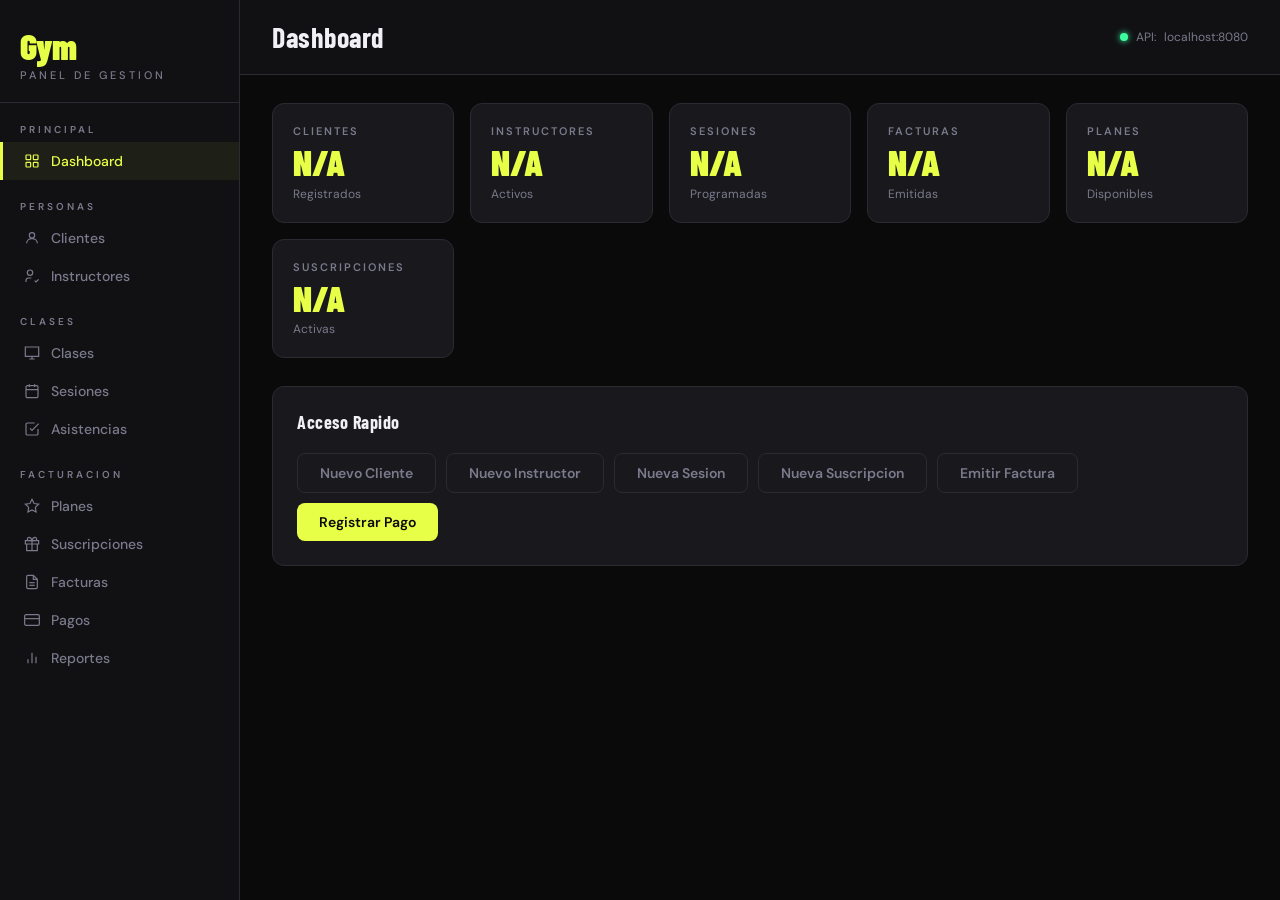
==== commit de1481d3: "Se agregan cambios finales en el front y el back" ====
--- a/gym-web/index.html
+++ b/gym-web/index.html
@@ -434,7 +434,7 @@
               <form id="form-plan">
                 <div class="form-group"><label>Nombre del Plan</label><input name="nombrePlan" required placeholder="Plan Premium"/></div>
                 <div class="form-row">
-                  <div class="form-group"><label>Precio ($)</label><input name="precio" type="number" step="0.01" min="0" required placeholder="89000"/></div>
+                  <div class="form-group"><label>Precio ($)</label><input name="costo" type="number" step="0.01" min="0" required placeholder="89000"/></div>
                   <div class="form-group"><label>Duracion (dias)</label><input name="duracionDias" type="number" min="1" required placeholder="30"/></div>
                 </div>
                 <button type="submit" class="btn btn-primary btn-block">Crear Plan</button>
